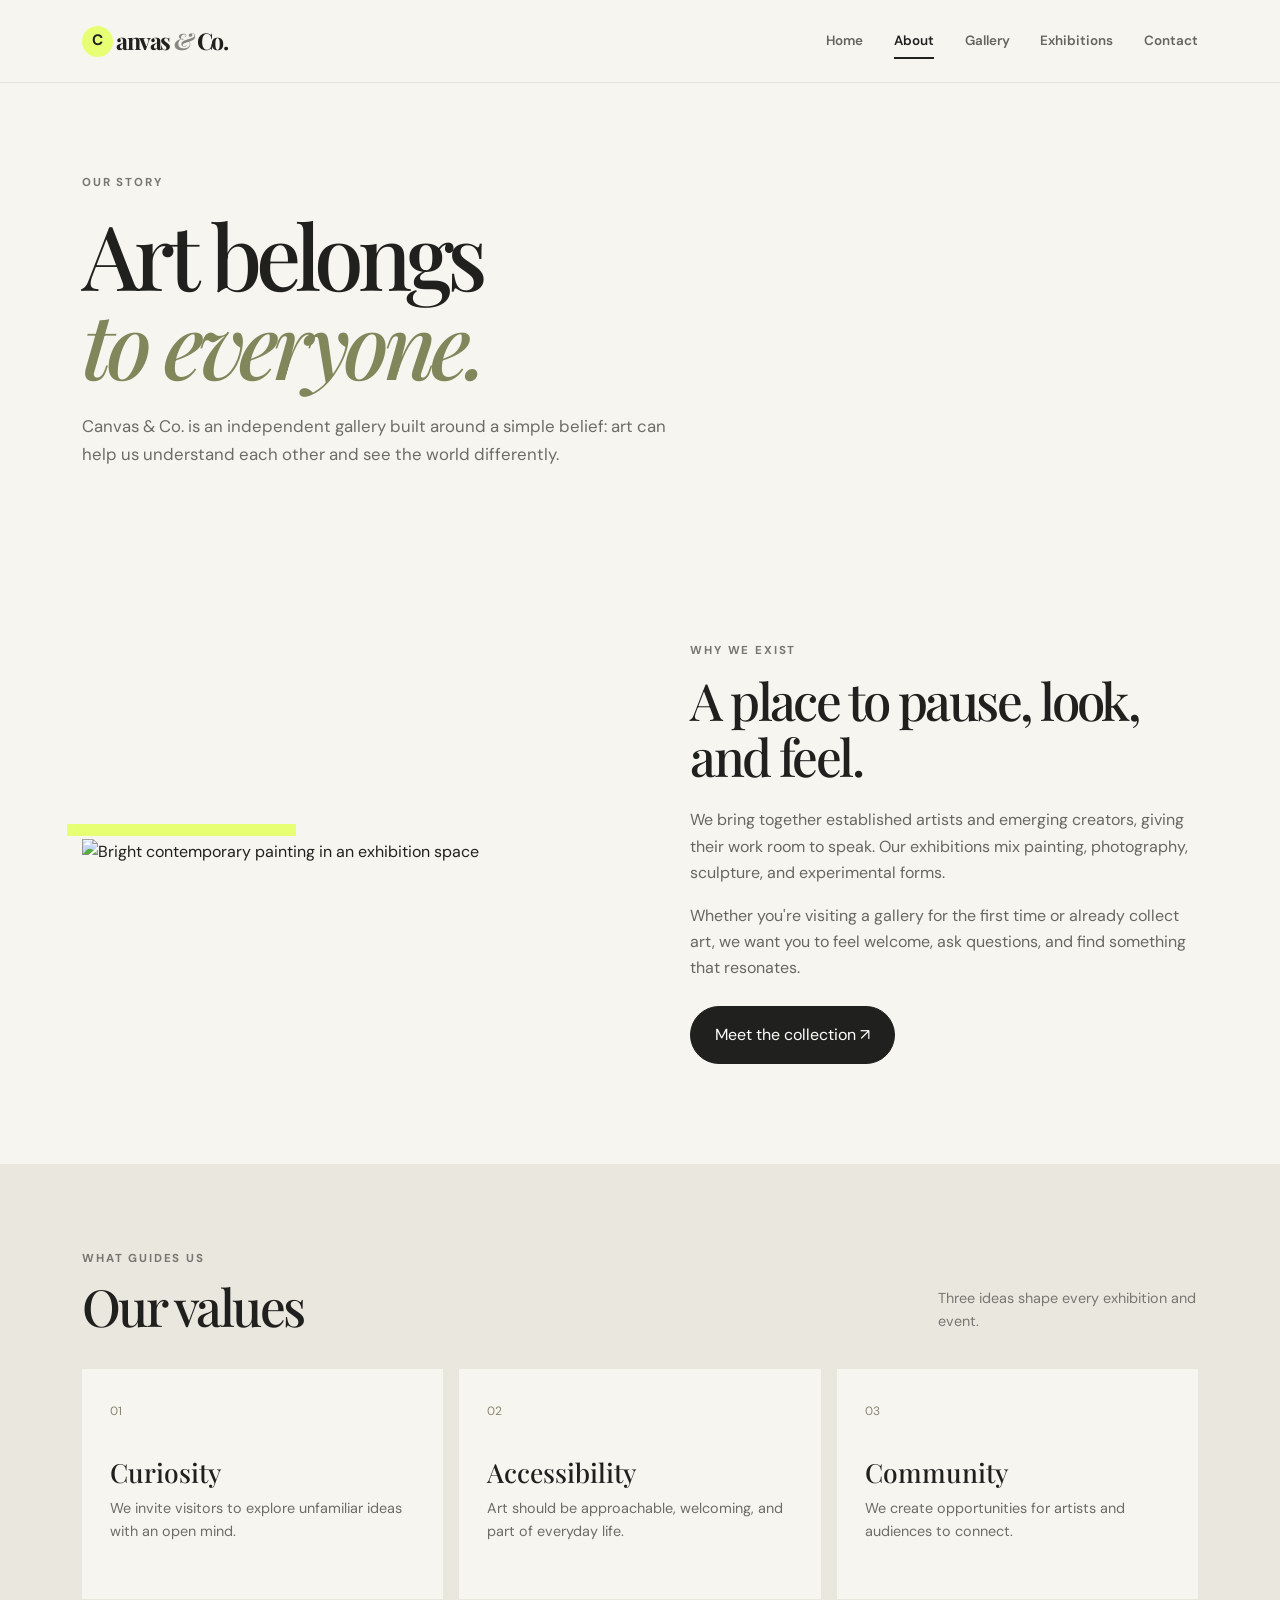
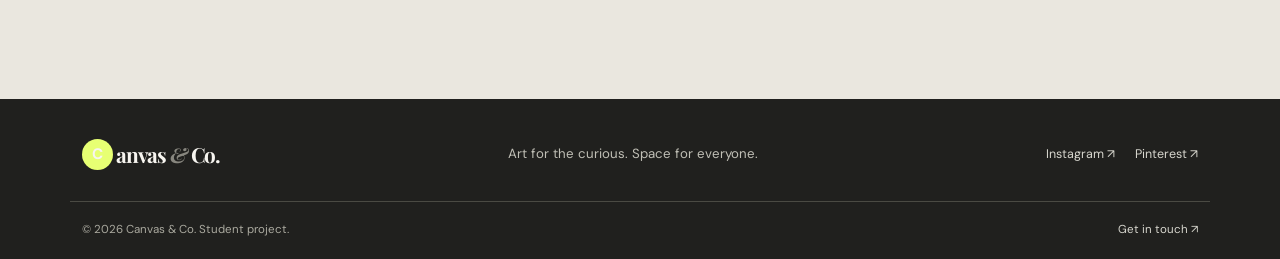
==== about.html @ a237f220 "Add Art Gallery Website" ====
<!DOCTYPE html>
<html lang="en">
<head>
  <meta charset="UTF-8"><meta name="viewport" content="width=device-width, initial-scale=1.0">
  <meta name="description" content="Learn about the mission behind Canvas & Co. art gallery.">
  <title>About | Canvas & Co.</title>
  <link rel="preconnect" href="https://fonts.googleapis.com"><link rel="preconnect" href="https://fonts.gstatic.com" crossorigin>
  <link href="https://fonts.googleapis.com/css2?family=DM+Sans:wght@400;500;600;700&family=Playfair+Display:wght@500;600;700&display=swap" rel="stylesheet">
  <link href="https://cdn.jsdelivr.net/npm/bootstrap@5.3.3/dist/css/bootstrap.min.css" rel="stylesheet"><link rel="stylesheet" href="css/style.css">
</head>
<body>
<header class="site-header"><div class="container header-inner"><a class="brand" href="index.html"><span class="brand-mark">C</span>anvas <span class="brand-amp">&</span> Co.</a><nav class="main-nav" aria-label="Main navigation"><a href="index.html">Home</a><a class="active" href="about.html">About</a><a href="gallery.html">Gallery</a><a href="exhibitions.html">Exhibitions</a><a href="contact.html">Contact</a></nav></div></header>
<main>
  <section class="page-hero"><div class="container"><p class="eyebrow">Our story</p><h1>Art belongs<br><em>to everyone.</em></h1><p class="page-lead">Canvas & Co. is an independent gallery built around a simple belief: art can help us understand each other and see the world differently.</p></div></section>
  <section class="section-pad"><div class="container story-grid"><div class="story-image"><img src="https://images.unsplash.com/photo-1577083552431-6e5fd01aa342?auto=format&fit=crop&w=1000&q=85" alt="Bright contemporary painting in an exhibition space"></div><div class="story-copy"><p class="eyebrow">Why we exist</p><h2>A place to pause, look, and feel.</h2><p>We bring together established artists and emerging creators, giving their work room to speak. Our exhibitions mix painting, photography, sculpture, and experimental forms.</p><p>Whether you're visiting a gallery for the first time or already collect art, we want you to feel welcome, ask questions, and find something that resonates.</p><a class="btn btn-dark rounded-pill px-4 py-3 mt-2" href="gallery.html">Meet the collection ↗</a></div></div></section>
  <section class="values-section"><div class="container"><div class="section-heading"><div><p class="eyebrow">What guides us</p><h2>Our values</h2></div><p class="heading-note">Three ideas shape every exhibition and event.</p></div><div class="row g-3"><div class="col-md-4"><article class="value-card"><span class="value-number">01</span><h3>Curiosity</h3><p>We invite visitors to explore unfamiliar ideas with an open mind.</p></article></div><div class="col-md-4"><article class="value-card"><span class="value-number">02</span><h3>Accessibility</h3><p>Art should be approachable, welcoming, and part of everyday life.</p></article></div><div class="col-md-4"><article class="value-card"><span class="value-number">03</span><h3>Community</h3><p>We create opportunities for artists and audiences to connect.</p></article></div></div></div></section>
</main>
<footer class="site-footer"><div class="container footer-top"><a class="brand footer-brand" href="index.html"><span class="brand-mark">C</span>anvas <span class="brand-amp">&</span> Co.</a><p>Art for the curious. Space for everyone.</p><div class="footer-social"><a href="https://www.instagram.com/" target="_blank" rel="noopener noreferrer">Instagram ↗</a><a href="https://www.pinterest.com/" target="_blank" rel="noopener noreferrer">Pinterest ↗</a></div></div><div class="container footer-bottom"><span>© 2026 Canvas & Co. Student project.</span><a href="contact.html">Get in touch ↗</a></div></footer>
<script src="https://cdn.jsdelivr.net/npm/bootstrap@5.3.3/dist/js/bootstrap.bundle.min.js"></script></body></html>
---- css/style.css ----
:root {
  --color-ink: #20201e;
  --color-paper: #f7f5f0;
  --color-white: #ffffff;
  --color-accent: #e7ff73;
  --color-muted: #77766f;
  --color-line: #dedbd3;
  --font-body: "DM Sans", sans-serif;
  --font-display: "Playfair Display", serif;
  --space-section: 100px;
}
* { box-sizing: border-box; }
html { scroll-behavior: smooth; }
body { margin: 0; background: var(--color-paper); color: var(--color-ink); font-family: var(--font-body); line-height: 1.65; }
a { color: inherit; text-decoration: none; }
a:focus-visible, button:focus-visible, input:focus-visible, textarea:focus-visible, select:focus-visible { outline: 3px solid #778b25; outline-offset: 4px; }
.site-header { position: relative; z-index: 10; background: var(--color-paper); border-bottom: 1px solid rgba(32,32,30,.09); }
.header-inner { min-height: 82px; display: flex; align-items: center; justify-content: space-between; gap: 30px; }
.brand { display: inline-flex; align-items: center; gap: 0; font-family: var(--font-display); font-size: 1.45rem; font-weight: 700; letter-spacing: -.06em; white-space: nowrap; }
.brand-mark { display: inline-grid; place-items: center; width: 31px; height: 31px; margin-right: 3px; background: var(--color-accent); border-radius: 50%; font-family: var(--font-body); font-size: .95rem; letter-spacing: 0; }
.brand-amp { margin: 0 4px; color: #88877f; font-style: italic; }
.main-nav { display: flex; align-items: center; gap: clamp(15px, 2.4vw, 34px); }
.main-nav a { position: relative; padding: 9px 0; color: #65645e; font-size: .84rem; font-weight: 600; transition: color .2s ease; }
.main-nav a::after { position: absolute; right: 0; bottom: 2px; left: 0; height: 2px; background: var(--color-ink); content: ""; transform: scaleX(0); transform-origin: left; transition: transform .2s ease; }
.main-nav a:hover, .main-nav a:focus-visible, .main-nav a.active { color: var(--color-ink); }
.main-nav a:hover::after, .main-nav a:focus-visible::after, .main-nav a.active::after { transform: scaleX(1); }
.hero-section { padding: 68px 0 84px; overflow: hidden; }
.hero-grid { display: grid; grid-template-columns: .95fr 1.05fr; align-items: center; gap: 7%; }
.eyebrow { margin: 0 0 18px; color: var(--color-muted); font-size: .72rem; font-weight: 700; letter-spacing: .16em; text-transform: uppercase; }
.hero-copy h1, .page-hero h1 { margin: 0; font-family: var(--font-display); font-size: clamp(3.4rem, 6.4vw, 6.5rem); font-weight: 500; letter-spacing: -.065em; line-height: .99; }
h1 em, .page-hero h1 em { color: #81875b; font-weight: 500; }
.hero-description { max-width: 430px; margin: 28px 0 30px; color: #68675f; font-size: 1.03rem; }
.hero-actions { display: flex; align-items: center; flex-wrap: wrap; gap: 25px; }
.btn-dark { background: var(--color-ink); border-color: var(--color-ink); transition: background .2s, transform .2s; }
.btn-dark:hover { background: #4a4a40; border-color: #4a4a40; transform: translateY(-2px); }
.text-link { display: inline-block; padding-bottom: 3px; border-bottom: 1px solid #99988e; font-size: .84rem; font-weight: 700; transition: border-color .2s, color .2s; }
.text-link:hover { color: #7b8450; border-color: #7b8450; }
.hero-note { display: flex; align-items: center; gap: 12px; margin-top: 56px; color: var(--color-muted); font-size: .74rem; }
.note-line { width: 35px; height: 1px; background: #9e9c91; }
.hero-art { position: relative; min-width: 0; padding: 0 30px 36px 0; }
.hero-art > img { display: block; width: 100%; height: min(58vw, 590px); min-height: 400px; object-fit: cover; }
.image-label { position: absolute; bottom: 0; left: -28px; display: flex; flex-direction: column; gap: 4px; min-width: 210px; padding: 17px 22px; background: var(--color-white); box-shadow: 0 8px 28px rgba(0,0,0,.06); }
.image-label span { color: var(--color-muted); font-size: .68rem; }
.image-label strong { font-family: var(--font-display); font-size: 1.25rem; font-weight: 500; }
.hero-stamp { position: absolute; top: 20px; right: 0; display: grid; place-items: center; width: 88px; height: 88px; border-radius: 50%; background: var(--color-accent); font-size: .65rem; font-weight: 700; line-height: 1.3; text-align: center; transform: rotate(10deg); }
.intro-strip { padding: 35px 0; background: var(--color-accent); }
.intro-grid { display: grid; grid-template-columns: 1fr 2fr auto; align-items: center; gap: 30px; }
.intro-grid .eyebrow { color: #454a2e; }
.intro-text { max-width: 650px; font-family: var(--font-display); font-size: clamp(1.1rem, 1.8vw, 1.5rem); line-height: 1.4; }
.circle-link { display: grid; place-items: center; width: 45px; height: 45px; border: 1px solid rgba(32,32,30,.35); border-radius: 50%; font-size: 1.3rem; transition: background .2s, transform .2s; }
.circle-link:hover { background: white; transform: rotate(45deg); }
.section-pad { padding: var(--space-section) 0; }
.section-heading { display: flex; justify-content: space-between; align-items: end; gap: 25px; margin-bottom: 35px; }
.section-heading h2, .story-copy h2, .contact-details h2, .visit-inner h2 { margin: 0; font-family: var(--font-display); font-size: clamp(2.3rem, 4vw, 3.6rem); font-weight: 500; letter-spacing: -.05em; line-height: 1.1; }
.section-heading .eyebrow { margin-bottom: 10px; }
.heading-note { max-width: 260px; margin: 0; color: var(--color-muted); font-size: .9rem; }
.art-card { height: 100%; }
.art-image { display: block; overflow: hidden; background: #e8e4db; }
.art-image img { display: block; width: 100%; height: 330px; object-fit: cover; transition: transform .45s ease; }
.art-image:hover img { transform: scale(1.04); }
.art-meta { display: flex; justify-content: space-between; gap: 10px; margin-top: 17px; color: var(--color-muted); font-size: .69rem; }
.art-card h3 { margin: 5px 0 0; font-family: var(--font-display); font-size: 1.55rem; font-weight: 500; }
.art-card:nth-child(2) .art-image img { object-position: center 35%; }
.quote-band { padding: 75px 0 85px; background: #e9e6de; text-align: center; }
.quote-band .eyebrow { margin-bottom: 22px; }
.quote-band blockquote { max-width: 850px; margin: 0 auto; font-family: var(--font-display); font-size: clamp(2rem, 4vw, 3.6rem); letter-spacing: -.04em; line-height: 1.2; }
.quote-credit { margin: 22px 0 0; color: var(--color-muted); font-size: .8rem; }
.site-footer { padding: 38px 0 20px; background: var(--color-ink); color: #f7f5f0; }
.footer-top { display: flex; justify-content: space-between; align-items: center; flex-wrap: wrap; gap: 22px; padding-bottom: 30px; }
.footer-brand { font-size: 1.3rem; }
.footer-top > p { margin: 0; color: #c0bfb6; font-size: .83rem; }
.footer-social { display: flex; gap: 20px; font-size: .78rem; }
.footer-social a, .footer-bottom a { color: #d7d6ce; transition: color .2s; }
.footer-social a:hover, .footer-bottom a:hover { color: var(--color-accent); }
.footer-bottom { display: flex; justify-content: space-between; gap: 20px; padding-top: 18px; border-top: 1px solid #4a4a43; color: #aaa99f; font-size: .72rem; }
.page-hero { padding: 90px 0 72px; }
.page-hero h1 { font-size: clamp(3.7rem, 7vw, 6.7rem); }
.page-lead { max-width: 590px; margin: 26px 0 0; color: #6d6c64; font-size: 1.05rem; }
.story-grid { display: grid; grid-template-columns: 1fr 1fr; align-items: center; gap: 9%; }
.story-image { position: relative; }
.story-image::before { position: absolute; top: -15px; left: -15px; z-index: -1; width: 45%; height: 45%; background: var(--color-accent); content: ""; }
.story-image img { display: block; width: 100%; max-height: 540px; object-fit: cover; }
.story-copy .eyebrow { margin-bottom: 12px; }
.story-copy h2 { margin-bottom: 23px; }
.story-copy p:not(.eyebrow) { color: #68675f; }
.values-section { padding: 85px 0 100px; background: #eae7df; }
.value-card { min-height: 230px; padding: 28px; background: var(--color-paper); }
.value-number { display: inline-block; margin-bottom: 35px; color: #87866e; font-size: .75rem; }
.value-card h3 { font-family: var(--font-display); font-size: 1.65rem; }
.value-card p { margin-bottom: 0; color: #6d6c64; font-size: .9rem; }
.gallery-hero { padding-bottom: 45px; }
.gallery-toolbar { display: flex; justify-content: space-between; gap: 20px; margin-bottom: 27px; color: var(--color-muted); font-size: .76rem; }
.gallery-grid { display: grid; grid-template-columns: repeat(3, 1fr); grid-auto-flow: dense; gap: 35px 24px; }
.gallery-item { min-width: 0; }
.gallery-item img { display: block; width: 100%; height: 300px; object-fit: cover; background: #e5e0d6; transition: filter .25s; }
.gallery-item:hover img { filter: saturate(1.12); }
.gallery-item-tall { grid-row: span 2; }
.gallery-item-tall img { height: 470px; }
.gallery-item-wide { grid-column: span 2; }
.gallery-item-wide img { height: 300px; }
.gallery-caption { display: flex; justify-content: space-between; align-items: end; gap: 10px; padding-top: 13px; }
.gallery-caption span { color: var(--color-muted); font-size: .68rem; }
.gallery-caption h3 { margin: 3px 0 0; font-family: var(--font-display); font-size: 1.4rem; font-weight: 500; }
.artist-tag { padding-bottom: 5px; white-space: nowrap; }
.gallery-disclaimer, .table-note { margin: 24px 0 0; color: var(--color-muted); font-size: .75rem; }
.event-list { border-top: 1px solid var(--color-line); }
.event-row { display: grid; grid-template-columns: 76px 150px minmax(0, 1fr) 150px; align-items: center; gap: 27px; padding: 24px 0; border-bottom: 1px solid var(--color-line); }
.event-date { display: flex; flex-direction: column; align-items: center; line-height: 1.3; }
.event-date span { color: var(--color-muted); font-size: .65rem; letter-spacing: .12em; }
.event-date strong { font-family: var(--font-display); font-size: 2.5rem; font-weight: 500; }
.event-row > img { width: 150px; height: 125px; object-fit: cover; }
.event-type { color: #777d50; font-size: .66rem; font-weight: 700; letter-spacing: .13em; }
.event-info h3 { margin: 4px 0 5px; font-family: var(--font-display); font-size: 1.7rem; font-weight: 500; }
.event-info p { max-width: 470px; margin: 0; color: #6d6c64; font-size: .85rem; }
.event-time { display: flex; justify-content: space-between; align-items: center; gap: 12px; color: var(--color-muted); font-size: .76rem; }
.event-time a { display: grid; place-items: center; flex: 0 0 38px; height: 38px; border: 1px solid var(--color-line); border-radius: 50%; font-size: 1.2rem; transition: background .2s; }
.event-time a:hover { background: var(--color-accent); }
.visit-band { padding: 50px 0; background: var(--color-accent); }
.visit-inner { display: flex; align-items: center; justify-content: space-between; gap: 30px; }
.visit-inner .eyebrow { margin-bottom: 8px; color: #454a2e; }
.visit-inner h2 { font-size: clamp(2rem, 4vw, 3.1rem); }
.visit-inner p:not(.eyebrow) { margin: 12px 0 0; color: #555744; }
.visit-inner .btn-light { background: var(--color-paper); }
.price-table { --bs-table-bg: transparent; --bs-table-color: var(--color-ink); margin: 0; }
.price-table th { padding: 17px 15px; color: var(--color-muted); font-size: .7rem; letter-spacing: .1em; text-transform: uppercase; }
.price-table td { padding: 19px 15px; border-color: var(--color-line); font-size: .9rem; }
.price-table tbody tr:nth-child(even) { background: #eeece5; }
.price-table td:last-child { font-weight: 700; white-space: nowrap; }
.contact-hero { padding-bottom: 48px; }
.contact-grid { display: grid; grid-template-columns: .8fr 1.2fr; gap: 9%; }
.contact-details h2 { margin-bottom: 20px; }
.contact-details > p:not(.eyebrow) { max-width: 390px; color: #6d6c64; }
.contact-detail { margin-top: 25px; padding-top: 17px; border-top: 1px solid var(--color-line); }
.contact-detail > span { display: block; margin-bottom: 5px; color: var(--color-muted); font-size: .7rem; font-weight: 700; letter-spacing: .12em; text-transform: uppercase; }
.contact-detail p { margin: 0; }
.contact-detail a { border-bottom: 1px solid #aaa99f; }
.contact-detail a:hover { color: #778044; }
.contact-hours { display: flex; align-items: center; gap: 10px; margin-top: 28px; color: #626158; font-size: .8rem; }
.status-dot { width: 8px; height: 8px; border-radius: 50%; background: #91a548; }
.contact-form-wrap { padding: 36px; background: #eeece5; }
.contact-form h2 { margin-bottom: 5px; font-family: var(--font-display); font-size: 2rem; font-weight: 500; }
.form-intro, .form-note { color: var(--color-muted); font-size: .76rem; }
.form-intro { margin-bottom: 25px; }
.form-label { font-size: .78rem; font-weight: 600; }
.form-control, .form-select { min-height: 48px; border: 1px solid #d6d3ca; border-radius: 0; background-color: var(--color-paper); font-family: var(--font-body); font-size: .85rem; }
textarea.form-control { min-height: 130px; }
.form-control:focus, .form-select:focus { border-color: #777d50; box-shadow: 0 0 0 .2rem rgba(119,125,80,.15); }
.form-check-label { color: #66655e; font-size: .75rem; }
.form-note { margin: 13px 0 0; }
@media (max-width: 991.98px) {
  :root { --space-section: 75px; }
  .header-inner { align-items: flex-start; flex-direction: column; gap: 8px; padding-top: 18px; padding-bottom: 15px; }
  .main-nav { width: 100%; flex-wrap: wrap; gap: 10px 24px; }
  .hero-grid { gap: 4%; }
  .hero-copy h1 { font-size: clamp(3.3rem, 7vw, 5rem); }
  .hero-art > img { min-height: 350px; }
  .intro-grid { grid-template-columns: 1fr 2fr auto; gap: 18px; }
  .event-row { grid-template-columns: 65px 120px minmax(0, 1fr); gap: 20px; }
  .event-row > img { width: 120px; height: 110px; }
  .event-time { grid-column: 3; justify-content: flex-start; }
  .gallery-grid { gap: 28px 18px; }
  .gallery-item img { height: 250px; }
  .gallery-item-tall img { height: 430px; }
  .gallery-item-wide img { height: 260px; }
  .contact-grid { gap: 5%; }
  .contact-form-wrap { padding: 27px; }
}
@media (max-width: 767.98px) {
  :root { --space-section: 62px; }
  .header-inner { gap: 12px; }
  .main-nav { gap: 5px 17px; }
  .main-nav a { font-size: .78rem; }
  .hero-section { padding: 50px 0 65px; }
  .hero-grid { grid-template-columns: 1fr; gap: 40px; }
  .hero-copy h1 { font-size: clamp(3.4rem, 13vw, 5.2rem); }
  .hero-description { max-width: 500px; }
  .hero-note { margin-top: 32px; }
  .hero-art { margin-left: 15px; padding-right: 18px; }
  .hero-art > img { height: 420px; min-height: 0; }
  .hero-stamp { right: -2px; width: 72px; height: 72px; font-size: .56rem; }
  .intro-grid { grid-template-columns: 1fr auto; gap: 14px; }
  .intro-grid .eyebrow { grid-column: 1; }
  .intro-text { grid-column: 1; }
  .circle-link { grid-column: 2; grid-row: 1 / span 2; }
  .section-heading { align-items: flex-start; flex-direction: column; gap: 16px; }
  .art-image img { height: 320px; }
  .page-hero { padding: 65px 0 50px; }
  .page-hero h1 { font-size: clamp(3.5rem, 13vw, 5.4rem); }
  .story-grid, .contact-grid { grid-template-columns: 1fr; gap: 40px; }
  .story-image img { max-height: 420px; }
  .story-copy h2, .contact-details h2 { font-size: 2.6rem; }
  .values-section { padding: 65px 0; }
  .value-card { min-height: 0; }
  .value-number { margin-bottom: 18px; }
  .gallery-toolbar { align-items: flex-start; flex-direction: column; gap: 8px; }
  .gallery-grid { grid-template-columns: repeat(2, minmax(0, 1fr)); gap: 28px 14px; }
  .gallery-item img, .gallery-item-tall img, .gallery-item-wide img { height: 245px; }
  .gallery-item-tall { grid-row: auto; }
  .gallery-item-wide { grid-column: span 2; }
  .gallery-caption { align-items: flex-start; flex-direction: column; gap: 4px; }
  .gallery-caption h3 { font-size: 1.25rem; }
  .artist-tag { padding: 0; }
  .event-row { grid-template-columns: 55px minmax(0, 1fr); gap: 14px; }
  .event-date { grid-row: span 2; }
  .event-date strong { font-size: 2rem; }
  .event-row > img { display: none; }
  .event-info h3 { font-size: 1.5rem; }
  .event-time { grid-column: 2; }
  .visit-inner { align-items: flex-start; flex-direction: column; }
  .contact-form-wrap { padding: 25px 20px; }
  .footer-top { align-items: flex-start; flex-direction: column; gap: 16px; }
  .footer-social { flex-wrap: wrap; }
}
@media (max-width: 420px) {
  .brand { font-size: 1.3rem; }
  .main-nav { gap: 3px 13px; }
  .main-nav a { font-size: .73rem; }
  .hero-art > img { height: 330px; }
  .image-label { left: -14px; min-width: 175px; padding: 13px 16px; }
  .hero-actions { align-items: flex-start; flex-direction: column; gap: 18px; }
  .gallery-grid { grid-template-columns: 1fr; }
  .gallery-item-wide { grid-column: auto; }
  .gallery-item img, .gallery-item-tall img, .gallery-item-wide img { height: 310px; }
  .footer-bottom { flex-direction: column; gap: 8px; }
}
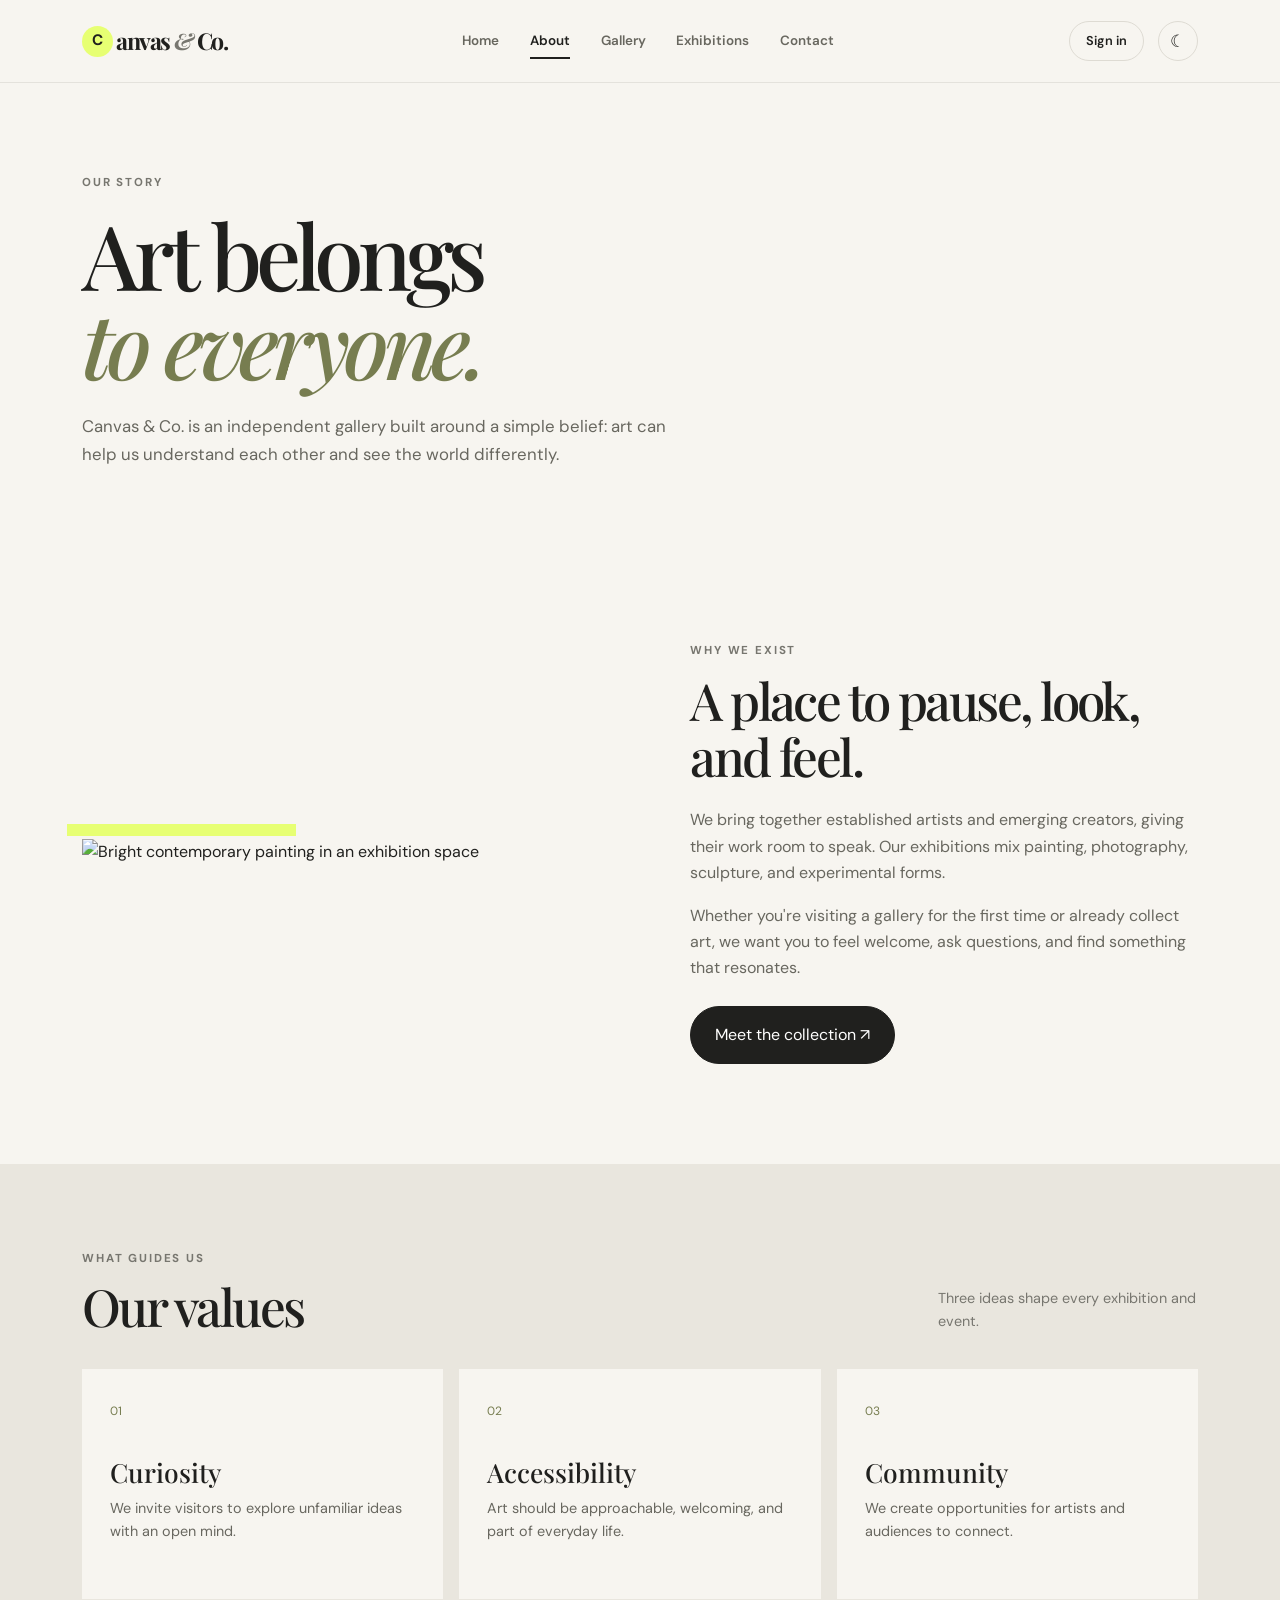
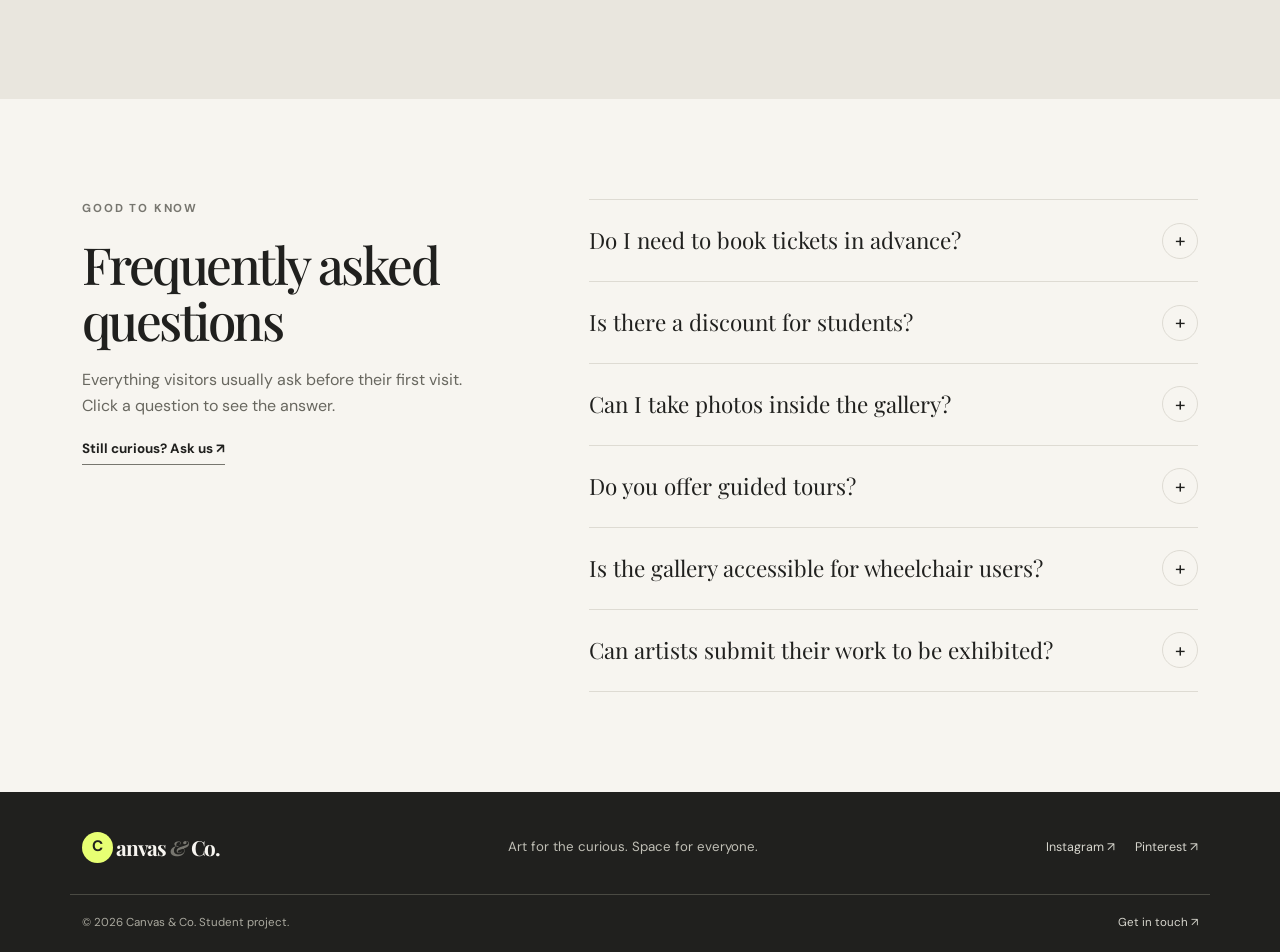
==== commit 9d817f1f: "Add final project features: theme toggle, sign-in, FAQ, museum API - Light/dark theme toggle on ever" ====
--- a/about.html
+++ b/about.html
@@ -7,13 +7,47 @@
   <link rel="preconnect" href="https://fonts.googleapis.com"><link rel="preconnect" href="https://fonts.gstatic.com" crossorigin>
   <link href="https://fonts.googleapis.com/css2?family=DM+Sans:wght@400;500;600;700&family=Playfair+Display:wght@500;600;700&display=swap" rel="stylesheet">
   <link href="https://cdn.jsdelivr.net/npm/bootstrap@5.3.3/dist/css/bootstrap.min.css" rel="stylesheet"><link rel="stylesheet" href="css/style.css">
+  <script src="js/theme-init.js"></script>
 </head>
 <body>
-<header class="site-header"><div class="container header-inner"><a class="brand" href="index.html"><span class="brand-mark">C</span>anvas <span class="brand-amp">&</span> Co.</a><nav class="main-nav" aria-label="Main navigation"><a href="index.html">Home</a><a class="active" href="about.html">About</a><a href="gallery.html">Gallery</a><a href="exhibitions.html">Exhibitions</a><a href="contact.html">Contact</a></nav></div></header>
+<header class="site-header"><div class="container header-inner"><a class="brand" href="index.html"><span class="brand-mark">C</span>anvas <span class="brand-amp">&</span> Co.</a><nav class="main-nav" aria-label="Main navigation"><a href="index.html">Home</a><a class="active" href="about.html">About</a><a href="gallery.html">Gallery</a><a href="exhibitions.html">Exhibitions</a><a href="contact.html">Contact</a></nav><div class="header-tools"><div class="account-area" id="accountArea"><a class="account-link" href="signin.html">Sign in</a></div><button class="theme-toggle" id="themeToggle" type="button" aria-label="Switch to dark theme" title="Switch to dark theme"><span class="theme-icon-moon" aria-hidden="true">☾</span><span class="theme-icon-sun" aria-hidden="true">☀</span></button></div></div></header>
 <main>
   <section class="page-hero"><div class="container"><p class="eyebrow">Our story</p><h1>Art belongs<br><em>to everyone.</em></h1><p class="page-lead">Canvas & Co. is an independent gallery built around a simple belief: art can help us understand each other and see the world differently.</p></div></section>
   <section class="section-pad"><div class="container story-grid"><div class="story-image"><img src="https://images.unsplash.com/photo-1577083552431-6e5fd01aa342?auto=format&fit=crop&w=1000&q=85" alt="Bright contemporary painting in an exhibition space"></div><div class="story-copy"><p class="eyebrow">Why we exist</p><h2>A place to pause, look, and feel.</h2><p>We bring together established artists and emerging creators, giving their work room to speak. Our exhibitions mix painting, photography, sculpture, and experimental forms.</p><p>Whether you're visiting a gallery for the first time or already collect art, we want you to feel welcome, ask questions, and find something that resonates.</p><a class="btn btn-dark rounded-pill px-4 py-3 mt-2" href="gallery.html">Meet the collection ↗</a></div></div></section>
   <section class="values-section"><div class="container"><div class="section-heading"><div><p class="eyebrow">What guides us</p><h2>Our values</h2></div><p class="heading-note">Three ideas shape every exhibition and event.</p></div><div class="row g-3"><div class="col-md-4"><article class="value-card"><span class="value-number">01</span><h3>Curiosity</h3><p>We invite visitors to explore unfamiliar ideas with an open mind.</p></article></div><div class="col-md-4"><article class="value-card"><span class="value-number">02</span><h3>Accessibility</h3><p>Art should be approachable, welcoming, and part of everyday life.</p></article></div><div class="col-md-4"><article class="value-card"><span class="value-number">03</span><h3>Community</h3><p>We create opportunities for artists and audiences to connect.</p></article></div></div></div></section>
+  <section class="section-pad faq-section" id="faq">
+    <div class="container faq-layout">
+      <div class="faq-intro"><p class="eyebrow">Good to know</p><h2>Frequently asked questions</h2><p>Everything visitors usually ask before their first visit. Click a question to see the answer.</p><a class="text-link" href="contact.html">Still curious? Ask us ↗</a></div>
+      <div class="faq-list">
+        <div class="faq-item">
+          <button class="faq-question" type="button" id="faq-question-1" aria-expanded="false" aria-controls="faq-answer-1"><span>Do I need to book tickets in advance?</span><span class="faq-icon" aria-hidden="true">+</span></button>
+          <div class="faq-answer" id="faq-answer-1" role="region" aria-labelledby="faq-question-1"><p>No booking is needed for general admission — just arrive during opening hours (Tuesday–Sunday, 10:00–18:00). For guided tours and workshops we recommend contacting us a few days ahead, as places are limited.</p></div>
+        </div>
+        <div class="faq-item">
+          <button class="faq-question" type="button" id="faq-question-2" aria-expanded="false" aria-controls="faq-answer-2"><span>Is there a discount for students?</span><span class="faq-icon" aria-hidden="true">+</span></button>
+          <div class="faq-answer" id="faq-answer-2" role="region" aria-labelledby="faq-question-2"><p>Yes. Students pay 1,500 ₸ instead of 2,500 ₸ when they show a valid student ID at the entrance. Visitors under 12 enter free with an accompanying adult.</p></div>
+        </div>
+        <div class="faq-item">
+          <button class="faq-question" type="button" id="faq-question-3" aria-expanded="false" aria-controls="faq-answer-3"><span>Can I take photos inside the gallery?</span><span class="faq-icon" aria-hidden="true">+</span></button>
+          <div class="faq-answer" id="faq-answer-3" role="region" aria-labelledby="faq-question-3"><p>Personal photos without flash are welcome in most rooms. Some loaned works are marked with a no-camera sign at the artist's request — please respect those signs.</p></div>
+        </div>
+        <div class="faq-item">
+          <button class="faq-question" type="button" id="faq-question-4" aria-expanded="false" aria-controls="faq-answer-4"><span>Do you offer guided tours?</span><span class="faq-icon" aria-hidden="true">+</span></button>
+          <div class="faq-answer" id="faq-answer-4" role="region" aria-labelledby="faq-question-4"><p>Yes. A 45-minute guided tour costs 4,000 ₸ and includes exhibition entry. Schools and groups can also request a private tour through our contact page.</p></div>
+        </div>
+        <div class="faq-item">
+          <button class="faq-question" type="button" id="faq-question-5" aria-expanded="false" aria-controls="faq-answer-5"><span>Is the gallery accessible for wheelchair users?</span><span class="faq-icon" aria-hidden="true">+</span></button>
+          <div class="faq-answer" id="faq-answer-5" role="region" aria-labelledby="faq-question-5"><p>All exhibition rooms are on one level with step-free entrances and wide doorways. Folding seats and an accessible restroom are available, and our team is always happy to help.</p></div>
+        </div>
+        <div class="faq-item">
+          <button class="faq-question" type="button" id="faq-question-6" aria-expanded="false" aria-controls="faq-answer-6"><span>Can artists submit their work to be exhibited?</span><span class="faq-icon" aria-hidden="true">+</span></button>
+          <div class="faq-answer" id="faq-answer-6" role="region" aria-labelledby="faq-question-6"><p>We review portfolios from emerging and established artists twice a year. Send us a short introduction and a link to your work through the contact form, choosing "Exhibition enquiry".</p></div>
+        </div>
+      </div>
+    </div>
+  </section>
 </main>
 <footer class="site-footer"><div class="container footer-top"><a class="brand footer-brand" href="index.html"><span class="brand-mark">C</span>anvas <span class="brand-amp">&</span> Co.</a><p>Art for the curious. Space for everyone.</p><div class="footer-social"><a href="https://www.instagram.com/" target="_blank" rel="noopener noreferrer">Instagram ↗</a><a href="https://www.pinterest.com/" target="_blank" rel="noopener noreferrer">Pinterest ↗</a></div></div><div class="container footer-bottom"><span>© 2026 Canvas & Co. Student project.</span><a href="contact.html">Get in touch ↗</a></div></footer>
-<script src="https://cdn.jsdelivr.net/npm/bootstrap@5.3.3/dist/js/bootstrap.bundle.min.js"></script></body></html>
+<script src="https://cdn.jsdelivr.net/npm/bootstrap@5.3.3/dist/js/bootstrap.bundle.min.js"></script>
+  <script src="https://code.jquery.com/jquery-3.7.1.min.js"></script>
+  <script src="js/script.js"></script></body></html>
--- a/css/style.css
+++ b/css/style.css
@@ -1,26 +1,60 @@
+/* ===== Theme colors =====
+   Light theme is the default. Every color that changes between themes is a variable,
+   so switching <html data-theme="dark"> recolors the whole website at once. */
 :root {
   --color-ink: #20201e;
   --color-paper: #f7f5f0;
   --color-white: #ffffff;
   --color-accent: #e7ff73;
+  --color-on-accent: #20201e;
   --color-muted: #77766f;
   --color-line: #dedbd3;
+  --color-text-soft: #68675f;
+  --color-olive: #777d50;
+  --color-focus: #778b25;
+  --color-surface: #eeece5;
+  --color-surface-alt: #e9e6de;
+  --color-placeholder: #e8e4db;
+  --color-chip: #e8e6dc;
+  --color-header-line: rgba(32,32,30,.09);
+  --color-footer: #20201e;
+  --color-success: #52752d;
+  --color-error: #b02a37;
   --font-body: "DM Sans", sans-serif;
   --font-display: "Playfair Display", serif;
   --space-section: 100px;
 }
+:root[data-theme="dark"] {
+  --color-ink: #f2f0e9;
+  --color-paper: #171715;
+  --color-white: #24241f;
+  --color-muted: #a3a29a;
+  --color-line: #3b3a35;
+  --color-text-soft: #c4c2b9;
+  --color-olive: #c6ce8a;
+  --color-focus: #c6ce8a;
+  --color-surface: #201f1c;
+  --color-surface-alt: #1d1d1a;
+  --color-placeholder: #2b2a26;
+  --color-chip: #313029;
+  --color-header-line: rgba(255,255,255,.08);
+  --color-footer: #0f0f0e;
+  --color-success: #a3cf72;
+  --color-error: #f2848e;
+}
 * { box-sizing: border-box; }
 html { scroll-behavior: smooth; }
-body { margin: 0; background: var(--color-paper); color: var(--color-ink); font-family: var(--font-body); line-height: 1.65; }
+[hidden] { display: none !important; }
+body { margin: 0; background: var(--color-paper); color: var(--color-ink); font-family: var(--font-body); line-height: 1.65; transition: background-color .25s ease, color .25s ease; }
 a { color: inherit; text-decoration: none; }
-a:focus-visible, button:focus-visible, input:focus-visible, textarea:focus-visible, select:focus-visible { outline: 3px solid #778b25; outline-offset: 4px; }
-.site-header { position: relative; z-index: 10; background: var(--color-paper); border-bottom: 1px solid rgba(32,32,30,.09); }
+a:focus-visible, button:focus-visible, input:focus-visible, textarea:focus-visible, select:focus-visible { outline: 3px solid var(--color-focus); outline-offset: 4px; }
+.site-header { position: relative; z-index: 10; background: var(--color-paper); border-bottom: 1px solid var(--color-header-line); }
 .header-inner { min-height: 82px; display: flex; align-items: center; justify-content: space-between; gap: 30px; }
 .brand { display: inline-flex; align-items: center; gap: 0; font-family: var(--font-display); font-size: 1.45rem; font-weight: 700; letter-spacing: -.06em; white-space: nowrap; }
-.brand-mark { display: inline-grid; place-items: center; width: 31px; height: 31px; margin-right: 3px; background: var(--color-accent); border-radius: 50%; font-family: var(--font-body); font-size: .95rem; letter-spacing: 0; }
-.brand-amp { margin: 0 4px; color: #88877f; font-style: italic; }
+.brand-mark { display: inline-grid; place-items: center; width: 31px; height: 31px; margin-right: 3px; background: var(--color-accent); border-radius: 50%; font-family: var(--font-body); color: var(--color-on-accent); font-size: .95rem; letter-spacing: 0; }
+.brand-amp { margin: 0 4px; color: var(--color-muted); font-style: italic; }
 .main-nav { display: flex; align-items: center; gap: clamp(15px, 2.4vw, 34px); }
-.main-nav a { position: relative; padding: 9px 0; color: #65645e; font-size: .84rem; font-weight: 600; transition: color .2s ease; }
+.main-nav a { position: relative; padding: 9px 0; color: var(--color-text-soft); font-size: .84rem; font-weight: 600; transition: color .2s ease; }
 .main-nav a::after { position: absolute; right: 0; bottom: 2px; left: 0; height: 2px; background: var(--color-ink); content: ""; transform: scaleX(0); transform-origin: left; transition: transform .2s ease; }
 .main-nav a:hover, .main-nav a:focus-visible, .main-nav a.active { color: var(--color-ink); }
 .main-nav a:hover::after, .main-nav a:focus-visible::after, .main-nav a.active::after { transform: scaleX(1); }
@@ -28,44 +62,44 @@
 .hero-grid { display: grid; grid-template-columns: .95fr 1.05fr; align-items: center; gap: 7%; }
 .eyebrow { margin: 0 0 18px; color: var(--color-muted); font-size: .72rem; font-weight: 700; letter-spacing: .16em; text-transform: uppercase; }
 .hero-copy h1, .page-hero h1 { margin: 0; font-family: var(--font-display); font-size: clamp(3.4rem, 6.4vw, 6.5rem); font-weight: 500; letter-spacing: -.065em; line-height: .99; }
-h1 em, .page-hero h1 em { color: #81875b; font-weight: 500; }
-.hero-description { max-width: 430px; margin: 28px 0 30px; color: #68675f; font-size: 1.03rem; }
+h1 em, .page-hero h1 em { color: var(--color-olive); font-weight: 500; }
+.hero-description { max-width: 430px; margin: 28px 0 30px; color: var(--color-text-soft); font-size: 1.03rem; }
 .hero-actions { display: flex; align-items: center; flex-wrap: wrap; gap: 25px; }
 .btn-dark { background: var(--color-ink); border-color: var(--color-ink); transition: background .2s, transform .2s; }
 .btn-dark:hover { background: #4a4a40; border-color: #4a4a40; transform: translateY(-2px); }
-.text-link { display: inline-block; padding-bottom: 3px; border-bottom: 1px solid #99988e; font-size: .84rem; font-weight: 700; transition: border-color .2s, color .2s; }
-.text-link:hover { color: #7b8450; border-color: #7b8450; }
+.text-link { display: inline-block; padding-bottom: 3px; border-bottom: 1px solid var(--color-muted); font-size: .84rem; font-weight: 700; transition: border-color .2s, color .2s; }
+.text-link:hover { color: var(--color-olive); border-color: var(--color-olive); }
 .hero-note { display: flex; align-items: center; gap: 12px; margin-top: 56px; color: var(--color-muted); font-size: .74rem; }
-.note-line { width: 35px; height: 1px; background: #9e9c91; }
+.note-line { width: 35px; height: 1px; background: var(--color-muted); }
 .hero-art { position: relative; min-width: 0; padding: 0 30px 36px 0; }
 .hero-art > img { display: block; width: 100%; height: min(58vw, 590px); min-height: 400px; object-fit: cover; }
 .image-label { position: absolute; bottom: 0; left: -28px; display: flex; flex-direction: column; gap: 4px; min-width: 210px; padding: 17px 22px; background: var(--color-white); box-shadow: 0 8px 28px rgba(0,0,0,.06); }
 .image-label span { color: var(--color-muted); font-size: .68rem; }
 .image-label strong { font-family: var(--font-display); font-size: 1.25rem; font-weight: 500; }
-.hero-stamp { position: absolute; top: 20px; right: 0; display: grid; place-items: center; width: 88px; height: 88px; border-radius: 50%; background: var(--color-accent); font-size: .65rem; font-weight: 700; line-height: 1.3; text-align: center; transform: rotate(10deg); }
-.intro-strip { padding: 35px 0; background: var(--color-accent); }
+.hero-stamp { position: absolute; top: 20px; right: 0; display: grid; place-items: center; width: 88px; height: 88px; border-radius: 50%; background: var(--color-accent); color: var(--color-on-accent); font-size: .65rem; font-weight: 700; line-height: 1.3; text-align: center; transform: rotate(10deg); }
+.intro-strip { padding: 35px 0; background: var(--color-accent); color: var(--color-on-accent); }
 .intro-grid { display: grid; grid-template-columns: 1fr 2fr auto; align-items: center; gap: 30px; }
 .intro-grid .eyebrow { color: #454a2e; }
 .intro-text { max-width: 650px; font-family: var(--font-display); font-size: clamp(1.1rem, 1.8vw, 1.5rem); line-height: 1.4; }
 .circle-link { display: grid; place-items: center; width: 45px; height: 45px; border: 1px solid rgba(32,32,30,.35); border-radius: 50%; font-size: 1.3rem; transition: background .2s, transform .2s; }
-.circle-link:hover { background: white; transform: rotate(45deg); }
+.circle-link:hover { background: #ffffff; transform: rotate(45deg); }
 .section-pad { padding: var(--space-section) 0; }
 .section-heading { display: flex; justify-content: space-between; align-items: end; gap: 25px; margin-bottom: 35px; }
 .section-heading h2, .story-copy h2, .contact-details h2, .visit-inner h2 { margin: 0; font-family: var(--font-display); font-size: clamp(2.3rem, 4vw, 3.6rem); font-weight: 500; letter-spacing: -.05em; line-height: 1.1; }
 .section-heading .eyebrow { margin-bottom: 10px; }
 .heading-note { max-width: 260px; margin: 0; color: var(--color-muted); font-size: .9rem; }
 .art-card { height: 100%; }
-.art-image { display: block; overflow: hidden; background: #e8e4db; }
+.art-image { display: block; overflow: hidden; background: var(--color-placeholder); }
 .art-image img { display: block; width: 100%; height: 330px; object-fit: cover; transition: transform .45s ease; }
 .art-image:hover img { transform: scale(1.04); }
 .art-meta { display: flex; justify-content: space-between; gap: 10px; margin-top: 17px; color: var(--color-muted); font-size: .69rem; }
 .art-card h3 { margin: 5px 0 0; font-family: var(--font-display); font-size: 1.55rem; font-weight: 500; }
 .art-card:nth-child(2) .art-image img { object-position: center 35%; }
-.quote-band { padding: 75px 0 85px; background: #e9e6de; text-align: center; }
+.quote-band { padding: 75px 0 85px; background: var(--color-surface-alt); text-align: center; }
 .quote-band .eyebrow { margin-bottom: 22px; }
 .quote-band blockquote { max-width: 850px; margin: 0 auto; font-family: var(--font-display); font-size: clamp(2rem, 4vw, 3.6rem); letter-spacing: -.04em; line-height: 1.2; }
 .quote-credit { margin: 22px 0 0; color: var(--color-muted); font-size: .8rem; }
-.site-footer { padding: 38px 0 20px; background: var(--color-ink); color: #f7f5f0; }
+.site-footer { padding: 38px 0 20px; background: var(--color-footer); color: #f7f5f0; }
 .footer-top { display: flex; justify-content: space-between; align-items: center; flex-wrap: wrap; gap: 22px; padding-bottom: 30px; }
 .footer-brand { font-size: 1.3rem; }
 .footer-top > p { margin: 0; color: #c0bfb6; font-size: .83rem; }
@@ -75,24 +109,24 @@
 .footer-bottom { display: flex; justify-content: space-between; gap: 20px; padding-top: 18px; border-top: 1px solid #4a4a43; color: #aaa99f; font-size: .72rem; }
 .page-hero { padding: 90px 0 72px; }
 .page-hero h1 { font-size: clamp(3.7rem, 7vw, 6.7rem); }
-.page-lead { max-width: 590px; margin: 26px 0 0; color: #6d6c64; font-size: 1.05rem; }
+.page-lead { max-width: 590px; margin: 26px 0 0; color: var(--color-text-soft); font-size: 1.05rem; }
 .story-grid { display: grid; grid-template-columns: 1fr 1fr; align-items: center; gap: 9%; }
 .story-image { position: relative; }
 .story-image::before { position: absolute; top: -15px; left: -15px; z-index: -1; width: 45%; height: 45%; background: var(--color-accent); content: ""; }
 .story-image img { display: block; width: 100%; max-height: 540px; object-fit: cover; }
 .story-copy .eyebrow { margin-bottom: 12px; }
 .story-copy h2 { margin-bottom: 23px; }
-.story-copy p:not(.eyebrow) { color: #68675f; }
-.values-section { padding: 85px 0 100px; background: #eae7df; }
+.story-copy p:not(.eyebrow) { color: var(--color-text-soft); }
+.values-section { padding: 85px 0 100px; background: var(--color-surface-alt); }
 .value-card { min-height: 230px; padding: 28px; background: var(--color-paper); }
-.value-number { display: inline-block; margin-bottom: 35px; color: #87866e; font-size: .75rem; }
+.value-number { display: inline-block; margin-bottom: 35px; color: var(--color-olive); font-size: .75rem; }
 .value-card h3 { font-family: var(--font-display); font-size: 1.65rem; }
-.value-card p { margin-bottom: 0; color: #6d6c64; font-size: .9rem; }
+.value-card p { margin-bottom: 0; color: var(--color-text-soft); font-size: .9rem; }
 .gallery-hero { padding-bottom: 45px; }
 .gallery-toolbar { display: flex; justify-content: space-between; gap: 20px; margin-bottom: 27px; color: var(--color-muted); font-size: .76rem; }
 .gallery-grid { display: grid; grid-template-columns: repeat(3, 1fr); grid-auto-flow: dense; gap: 35px 24px; }
 .gallery-item { min-width: 0; }
-.gallery-item img { display: block; width: 100%; height: 300px; object-fit: cover; background: #e5e0d6; transition: filter .25s; }
+.gallery-item img { display: block; width: 100%; height: 300px; object-fit: cover; background: var(--color-placeholder); transition: filter .25s; }
 .gallery-item:hover img { filter: saturate(1.12); }
 .gallery-item-tall { grid-row: span 2; }
 .gallery-item-tall img { height: 470px; }
@@ -109,43 +143,43 @@
 .event-date span { color: var(--color-muted); font-size: .65rem; letter-spacing: .12em; }
 .event-date strong { font-family: var(--font-display); font-size: 2.5rem; font-weight: 500; }
 .event-row > img { width: 150px; height: 125px; object-fit: cover; }
-.event-type { color: #777d50; font-size: .66rem; font-weight: 700; letter-spacing: .13em; }
+.event-type { color: var(--color-olive); font-size: .66rem; font-weight: 700; letter-spacing: .13em; }
 .event-info h3 { margin: 4px 0 5px; font-family: var(--font-display); font-size: 1.7rem; font-weight: 500; }
-.event-info p { max-width: 470px; margin: 0; color: #6d6c64; font-size: .85rem; }
+.event-info p { max-width: 470px; margin: 0; color: var(--color-text-soft); font-size: .85rem; }
 .event-time { display: flex; justify-content: space-between; align-items: center; gap: 12px; color: var(--color-muted); font-size: .76rem; }
 .event-time a { display: grid; place-items: center; flex: 0 0 38px; height: 38px; border: 1px solid var(--color-line); border-radius: 50%; font-size: 1.2rem; transition: background .2s; }
-.event-time a:hover { background: var(--color-accent); }
-.visit-band { padding: 50px 0; background: var(--color-accent); }
+.event-time a:hover { background: var(--color-accent); color: var(--color-on-accent); }
+.visit-band { padding: 50px 0; background: var(--color-accent); color: var(--color-on-accent); }
 .visit-inner { display: flex; align-items: center; justify-content: space-between; gap: 30px; }
 .visit-inner .eyebrow { margin-bottom: 8px; color: #454a2e; }
 .visit-inner h2 { font-size: clamp(2rem, 4vw, 3.1rem); }
 .visit-inner p:not(.eyebrow) { margin: 12px 0 0; color: #555744; }
-.visit-inner .btn-light { background: var(--color-paper); }
+.visit-inner .btn-light { border-color: #f7f5f0; background: #f7f5f0; color: #20201e; }
 .price-table { --bs-table-bg: transparent; --bs-table-color: var(--color-ink); margin: 0; }
 .price-table th { padding: 17px 15px; color: var(--color-muted); font-size: .7rem; letter-spacing: .1em; text-transform: uppercase; }
 .price-table td { padding: 19px 15px; border-color: var(--color-line); font-size: .9rem; }
-.price-table tbody tr:nth-child(even) { background: #eeece5; }
+.price-table tbody tr:nth-child(even) { background: var(--color-surface); }
 .price-table td:last-child { font-weight: 700; white-space: nowrap; }
 .contact-hero { padding-bottom: 48px; }
 .contact-grid { display: grid; grid-template-columns: .8fr 1.2fr; gap: 9%; }
 .contact-details h2 { margin-bottom: 20px; }
-.contact-details > p:not(.eyebrow) { max-width: 390px; color: #6d6c64; }
+.contact-details > p:not(.eyebrow) { max-width: 390px; color: var(--color-text-soft); }
 .contact-detail { margin-top: 25px; padding-top: 17px; border-top: 1px solid var(--color-line); }
 .contact-detail > span { display: block; margin-bottom: 5px; color: var(--color-muted); font-size: .7rem; font-weight: 700; letter-spacing: .12em; text-transform: uppercase; }
 .contact-detail p { margin: 0; }
-.contact-detail a { border-bottom: 1px solid #aaa99f; }
-.contact-detail a:hover { color: #778044; }
-.contact-hours { display: flex; align-items: center; gap: 10px; margin-top: 28px; color: #626158; font-size: .8rem; }
+.contact-detail a { border-bottom: 1px solid var(--color-muted); }
+.contact-detail a:hover { color: var(--color-olive); }
+.contact-hours { display: flex; align-items: center; gap: 10px; margin-top: 28px; color: var(--color-text-soft); font-size: .8rem; }
 .status-dot { width: 8px; height: 8px; border-radius: 50%; background: #91a548; }
-.contact-form-wrap { padding: 36px; background: #eeece5; }
+.contact-form-wrap { padding: 36px; background: var(--color-surface); }
 .contact-form h2 { margin-bottom: 5px; font-family: var(--font-display); font-size: 2rem; font-weight: 500; }
 .form-intro, .form-note { color: var(--color-muted); font-size: .76rem; }
 .form-intro { margin-bottom: 25px; }
 .form-label { font-size: .78rem; font-weight: 600; }
-.form-control, .form-select { min-height: 48px; border: 1px solid #d6d3ca; border-radius: 0; background-color: var(--color-paper); font-family: var(--font-body); font-size: .85rem; }
+.form-control, .form-select { min-height: 48px; border: 1px solid var(--color-line); border-radius: 0; background-color: var(--color-paper); color: var(--color-ink); font-family: var(--font-body); font-size: .85rem; }
 textarea.form-control { min-height: 130px; }
-.form-control:focus, .form-select:focus { border-color: #777d50; box-shadow: 0 0 0 .2rem rgba(119,125,80,.15); }
-.form-check-label { color: #66655e; font-size: .75rem; }
+.form-control:focus, .form-select:focus { background-color: var(--color-paper); color: var(--color-ink); border-color: var(--color-olive); box-shadow: 0 0 0 .2rem rgba(119,125,80,.15); }
+.form-check-label { color: var(--color-text-soft); font-size: .75rem; }
 .form-note { margin: 13px 0 0; }
 @media (max-width: 991.98px) {
   :root { --space-section: 75px; }
@@ -223,3 +257,160 @@
   .gallery-item img, .gallery-item-tall img, .gallery-item-wide img { height: 310px; }
   .footer-bottom { flex-direction: column; gap: 8px; }
 }
+
+
+.gallery-controls { display: grid; gap: 17px; margin: 0 0 34px; }
+.gallery-search { max-width: 440px; }
+.filter-buttons, .museum-topics { display: flex; flex-wrap: wrap; gap: 9px; }
+.filter-buttons .btn, .museum-topics .btn { border-radius: 50rem; padding: 9px 17px; font-size: .78rem; }
+.gallery-empty { margin: 0; padding: 22px; color: var(--color-muted); background: var(--color-surface); }
+.gallery-item .lightbox-image { cursor: zoom-in; }
+.lightbox { position: fixed; inset: 0; z-index: 2000; display: none; align-items: center; justify-content: center; padding: 55px 80px; background: rgba(18,18,17,.95); }
+.lightbox-figure { display: flex; flex-direction: column; align-items: center; max-width: min(100%, 1100px); max-height: 100%; margin: 0; }
+.lightbox-figure img { display: block; max-width: 100%; max-height: calc(100vh - 130px); object-fit: contain; box-shadow: 0 15px 60px rgba(0,0,0,.3); }
+.lightbox-figure figcaption { padding-top: 14px; color: white; font-family: var(--font-display); font-size: 1.2rem; }
+.lightbox button { position: absolute; display: grid; place-items: center; border: 0; color: white; background: transparent; cursor: pointer; }
+.lightbox-close { top: 18px; right: 28px; width: 48px; height: 48px; font-size: 2.6rem; }
+.lightbox-prev, .lightbox-next { top: 50%; width: 48px; height: 60px; font-size: 2rem; transform: translateY(-50%); }
+.lightbox-prev { left: 20px; }
+.lightbox-next { right: 20px; }
+.lightbox button:hover { color: var(--color-accent); }
+body.lightbox-open { overflow: hidden; }
+.field-feedback { display: block; min-height: 18px; margin-top: 5px; font-size: .72rem; }
+.feedback-success { color: var(--color-success); }
+.feedback-error { color: var(--color-error); }
+.form-control.is-valid, .form-select.is-valid { border-color: var(--color-success); }
+.form-control.is-invalid, .form-select.is-invalid { border-color: var(--color-error); }
+.password-meter { display: flex; align-items: center; gap: 12px; margin-top: 10px; color: var(--color-muted); font-size: .72rem; }
+.password-meter-track { width: 125px; height: 6px; overflow: hidden; border-radius: 10px; background: var(--color-chip); }
+.password-meter-track span { display: block; width: 0; height: 100%; border-radius: inherit; background: #b02a37; transition: width .2s, background .2s; }
+.password-meter-track span[data-strength="2"] { background: #d39e00; }
+.password-meter-track span[data-strength="3"] { background: #54823c; }
+#passwordStrength[data-strength="1"] { color: var(--color-error); }
+#passwordStrength[data-strength="2"] { color: #987000; }
+#passwordStrength[data-strength="3"] { color: var(--color-success); }
+.artwork-admin-section { background: var(--color-surface); }
+.admin-toolbar { display: flex; align-items: center; justify-content: space-between; gap: 15px; margin-bottom: 16px; color: var(--color-muted); font-size: .8rem; }
+.admin-table { background: var(--color-paper); }
+.admin-table td { vertical-align: middle; }
+.category-chip { display: inline-block; padding: 4px 10px; border-radius: 50rem; background: var(--color-chip); font-size: .72rem; }
+.crud-actions { white-space: nowrap; }
+.crud-actions .btn { margin-right: 5px; border-radius: 50rem; }
+.artwork-modal { border: 0; border-radius: 0; background: var(--color-paper); }
+.artwork-modal .modal-header, .artwork-modal .modal-footer { border-color: var(--color-line); }
+.artwork-modal .modal-title { font-family: var(--font-display); }
+@media (max-width: 767.98px) {
+  .lightbox { padding: 65px 48px; }
+  .lightbox-prev { left: 2px; }
+  .lightbox-next { right: 2px; }
+  .lightbox-figure img { max-height: calc(100vh - 150px); }
+  .gallery-toolbar { align-items: flex-start; flex-direction: column; }
+  .admin-toolbar { align-items: flex-start; flex-direction: column; }
+  .crud-actions .btn { margin: 3px 3px 3px 0; }
+}
+
+
+/* ===== Final project: header tools (account + theme toggle) ===== */
+.header-tools { display: flex; align-items: center; gap: 14px; }
+.account-area { display: flex; align-items: center; gap: 10px; font-size: .8rem; font-weight: 600; }
+.account-link { padding: 8px 16px; border: 1px solid var(--color-line); border-radius: 50rem; transition: background .2s, color .2s, border-color .2s; }
+.account-link:hover, .account-link.active { border-color: var(--color-ink); background: var(--color-ink); color: var(--color-paper); }
+.account-greeting { max-width: 140px; overflow: hidden; color: var(--color-text-soft); text-overflow: ellipsis; white-space: nowrap; }
+.account-signout { padding: 7px 14px; border: 1px solid var(--color-line); border-radius: 50rem; background: transparent; color: var(--color-ink); font-weight: 600; transition: border-color .2s, background .2s; }
+.account-signout:hover { border-color: var(--color-ink); }
+.theme-toggle { display: grid; place-items: center; width: 40px; height: 40px; padding: 0; border: 1px solid var(--color-line); border-radius: 50%; background: transparent; color: var(--color-ink); font-size: 1.05rem; line-height: 1; transition: background .2s, border-color .2s, transform .3s; }
+.theme-toggle:hover { border-color: var(--color-ink); transform: rotate(-20deg); }
+/* Show the moon in light mode (click = go dark) and the sun in dark mode (click = go light). */
+.theme-icon-sun { display: none; }
+:root[data-theme="dark"] .theme-icon-moon { display: none; }
+:root[data-theme="dark"] .theme-icon-sun { display: inline; }
+
+/* ===== Final project: Bootstrap buttons in dark theme ===== */
+:root[data-theme="dark"] .btn-dark { border-color: var(--color-ink); background: var(--color-ink); color: var(--color-paper); }
+:root[data-theme="dark"] .btn-dark:hover, :root[data-theme="dark"] .btn-dark.active { border-color: #d9d7ce; background: #d9d7ce; color: var(--color-paper); }
+:root[data-theme="dark"] .btn-outline-dark {
+  --bs-btn-color: var(--color-ink); --bs-btn-border-color: var(--color-line);
+  --bs-btn-hover-color: var(--color-paper); --bs-btn-hover-bg: var(--color-ink); --bs-btn-hover-border-color: var(--color-ink);
+  --bs-btn-active-color: var(--color-paper); --bs-btn-active-bg: var(--color-ink); --bs-btn-active-border-color: var(--color-ink);
+}
+:root[data-theme="dark"] #passwordStrength[data-strength="2"] { color: #e7c25c; }
+:root[data-theme="dark"] .gallery-item:hover img, :root[data-theme="dark"] .art-image img { filter: brightness(.94); }
+
+/* ===== Final project: sign-in page ===== */
+.signin-grid { display: grid; grid-template-columns: .8fr 1.2fr; gap: 9%; align-items: start; }
+.signin-perks { margin: 25px 0 0; padding: 0; list-style: none; }
+.signin-perks li { display: flex; gap: 12px; padding: 15px 0; border-top: 1px solid var(--color-line); color: var(--color-text-soft); font-size: .9rem; }
+.signin-perks li span { color: var(--color-olive); font-weight: 700; }
+.profile-card { padding: 36px; background: var(--color-surface); }
+.profile-card h2 { margin: 0 0 12px; font-family: var(--font-display); font-size: clamp(2rem, 4vw, 2.8rem); font-weight: 500; letter-spacing: -.04em; }
+.profile-card p { color: var(--color-text-soft); }
+.profile-details { margin: 22px 0 26px; padding: 0; list-style: none; }
+.profile-details li { display: flex; justify-content: space-between; gap: 15px; padding: 12px 0; border-top: 1px solid var(--color-line); font-size: .88rem; }
+.profile-details li span:first-child { color: var(--color-muted); font-size: .7rem; font-weight: 700; letter-spacing: .12em; text-transform: uppercase; }
+.profile-details li span:last-child { overflow-wrap: anywhere; text-align: right; }
+.profile-actions { display: flex; flex-wrap: wrap; gap: 12px; }
+
+/* ===== Final project: FAQ (jQuery slideToggle) ===== */
+.faq-layout { display: grid; grid-template-columns: .8fr 1.2fr; gap: 9%; }
+.faq-intro h2 { margin: 0 0 18px; font-family: var(--font-display); font-size: clamp(2.3rem, 4vw, 3.6rem); font-weight: 500; letter-spacing: -.05em; line-height: 1.1; }
+.faq-intro p:not(.eyebrow) { color: var(--color-text-soft); }
+.faq-list { border-top: 1px solid var(--color-line); }
+.faq-item { border-bottom: 1px solid var(--color-line); }
+.faq-question { display: flex; align-items: center; justify-content: space-between; gap: 20px; width: 100%; padding: 22px 0; border: 0; background: transparent; color: var(--color-ink); font-family: var(--font-display); font-size: clamp(1.15rem, 2vw, 1.4rem); text-align: left; cursor: pointer; }
+.faq-question:hover { color: var(--color-olive); }
+.faq-icon { display: grid; flex: 0 0 36px; place-items: center; height: 36px; border: 1px solid var(--color-line); border-radius: 50%; font-family: var(--font-body); font-size: 1.2rem; line-height: 1; transition: background .2s, color .2s, border-color .2s; }
+.faq-item.is-open .faq-icon { border-color: var(--color-accent); background: var(--color-accent); color: var(--color-on-accent); }
+.faq-answer { display: none; }
+.faq-answer p { max-width: 620px; margin: 0; padding: 0 56px 24px 0; color: var(--color-text-soft); }
+
+/* ===== Final project: museum API search ===== */
+.museum-section { border-top: 1px solid var(--color-line); }
+.museum-search { display: flex; gap: 10px; max-width: 560px; margin-bottom: 16px; }
+.museum-search .form-control { flex: 1; }
+.museum-search .btn { flex: 0 0 auto; }
+.museum-options { display: flex; flex-wrap: wrap; align-items: center; justify-content: space-between; gap: 14px; margin: 18px 0 8px; }
+.museum-status { min-height: 26px; margin: 0 0 20px; color: var(--color-muted); font-size: .82rem; }
+.museum-status.is-error { padding: 16px 18px; border-left: 3px solid var(--color-error); background: var(--color-surface); color: var(--color-ink); }
+.museum-status .btn { margin-left: 10px; }
+.museum-grid { display: grid; grid-template-columns: repeat(4, minmax(0, 1fr)); gap: 32px 20px; }
+.museum-card { display: flex; flex-direction: column; min-width: 0; }
+.museum-image { position: relative; overflow: hidden; aspect-ratio: 4 / 5; background: var(--color-placeholder); }
+.museum-image img { display: block; width: 100%; height: 100%; object-fit: cover; transition: transform .45s ease; }
+.museum-card:hover .museum-image img { transform: scale(1.04); }
+.museum-image.is-missing::after { position: absolute; inset: 0; display: grid; place-items: center; padding: 20px; color: var(--color-muted); font-size: .78rem; text-align: center; content: "Image not available"; }
+.museum-card h3 { margin: 14px 0 4px; font-family: var(--font-display); font-size: 1.2rem; font-weight: 500; line-height: 1.25; }
+.museum-meta { margin: 0; color: var(--color-muted); font-size: .76rem; }
+.museum-card .text-link { align-self: flex-start; margin-top: 10px; font-size: .74rem; }
+.museum-skeleton .museum-image { animation: museum-pulse 1.2s ease-in-out infinite; }
+.museum-skeleton .skeleton-line { height: 12px; margin-top: 14px; background: var(--color-placeholder); animation: museum-pulse 1.2s ease-in-out infinite; }
+.museum-skeleton .skeleton-line.short { width: 55%; margin-top: 8px; }
+@keyframes museum-pulse { 50% { opacity: .55; } }
+.museum-more { margin-top: 38px; text-align: center; }
+.api-credit { margin: 24px 0 0; color: var(--color-muted); font-size: .75rem; }
+.api-credit a { border-bottom: 1px solid var(--color-muted); }
+
+/* ===== Final project: responsive rules ===== */
+@media (max-width: 991.98px) {
+  /* Brand and tools share the first row; the nav wraps onto its own row below. */
+  .header-inner { flex-direction: row; flex-wrap: wrap; align-items: center; }
+  .main-nav { order: 3; }
+  .header-tools { margin-left: auto; }
+  .museum-grid { grid-template-columns: repeat(3, minmax(0, 1fr)); }
+  .faq-layout, .signin-grid { gap: 5%; }
+}
+@media (max-width: 767.98px) {
+  .faq-layout, .signin-grid { grid-template-columns: 1fr; gap: 30px; }
+  .faq-answer p { padding-right: 0; }
+  .museum-grid { grid-template-columns: repeat(2, minmax(0, 1fr)); gap: 26px 14px; }
+  .museum-search { max-width: none; }
+  .profile-card { padding: 25px 20px; }
+}
+@media (max-width: 480px) {
+  .header-tools { gap: 8px; }
+  .account-greeting { display: none; }
+  .account-link, .account-signout { padding: 6px 12px; font-size: .74rem; }
+  .theme-toggle { width: 36px; height: 36px; }
+  .museum-card h3 { font-size: 1.05rem; }
+}
+.museum-type { display: flex; align-items: center; gap: 10px; }
+.museum-type .form-select { width: auto; min-width: 160px; min-height: 40px; }
